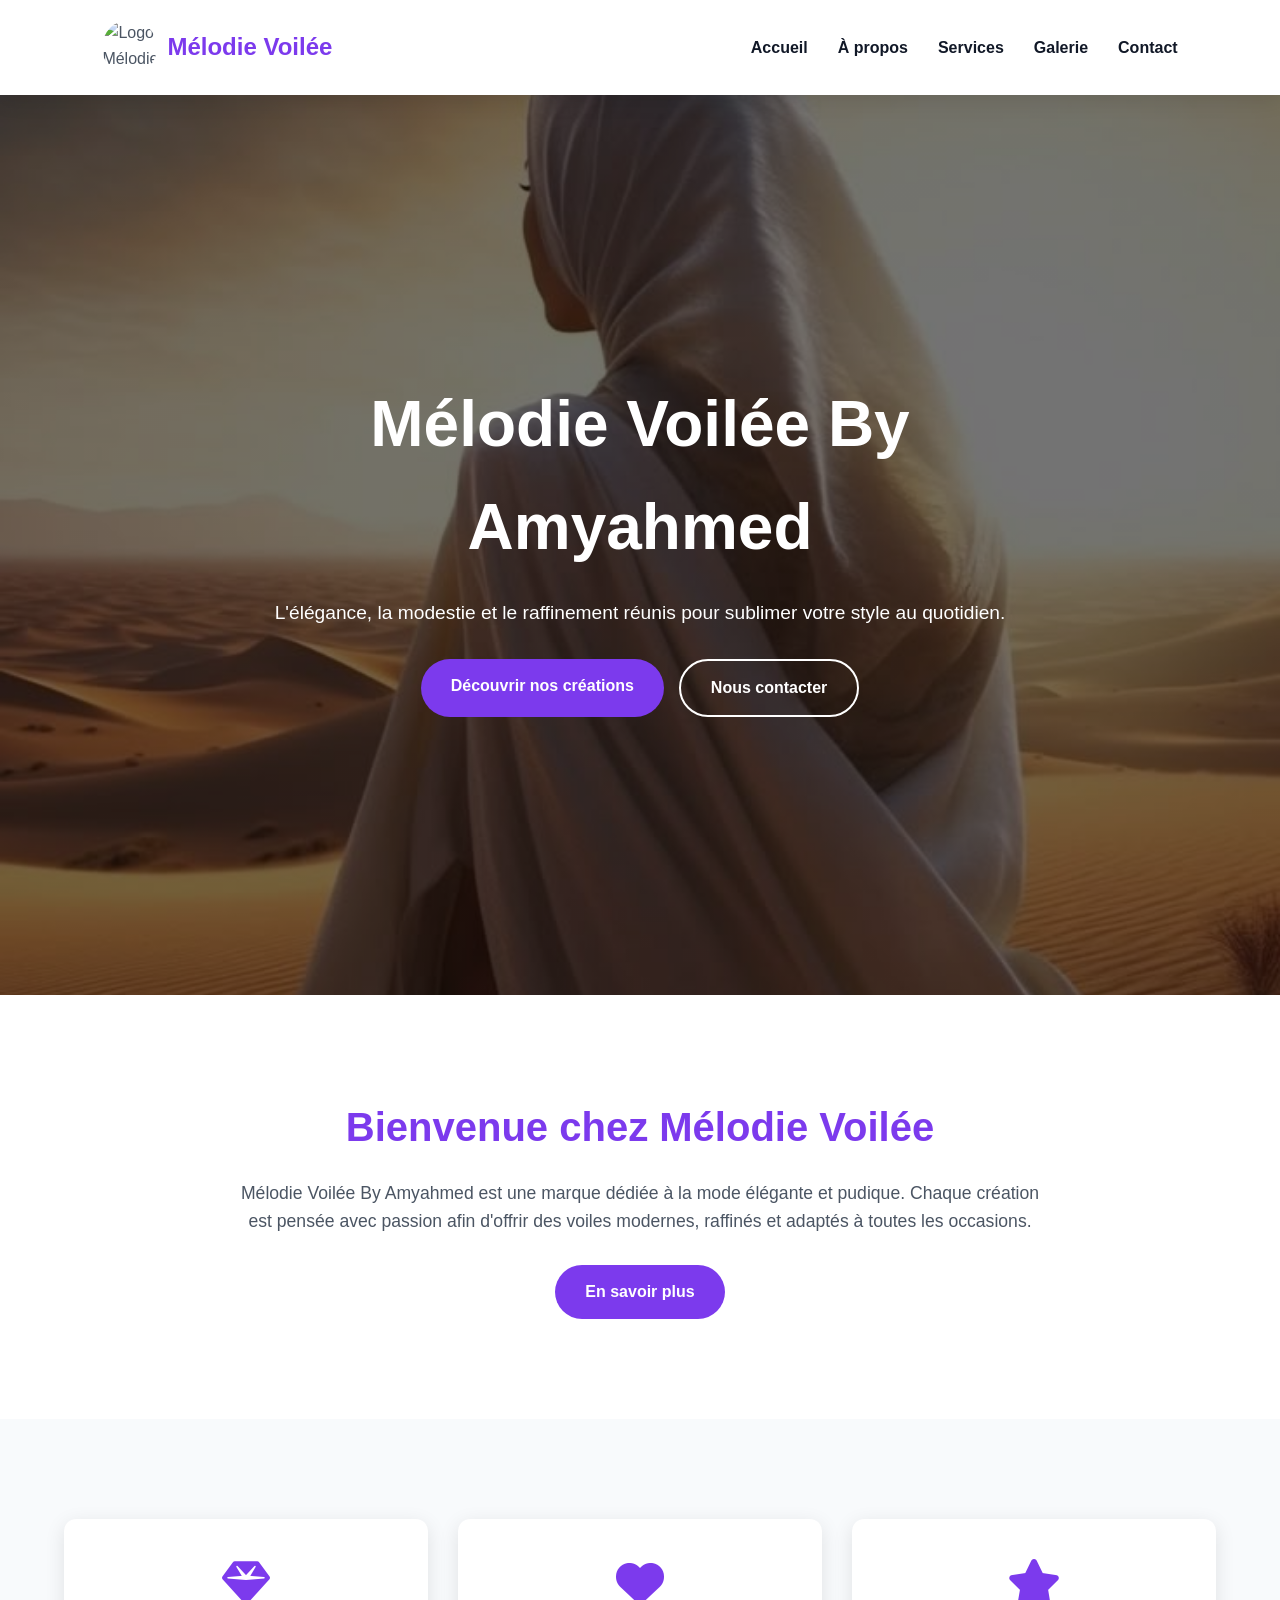
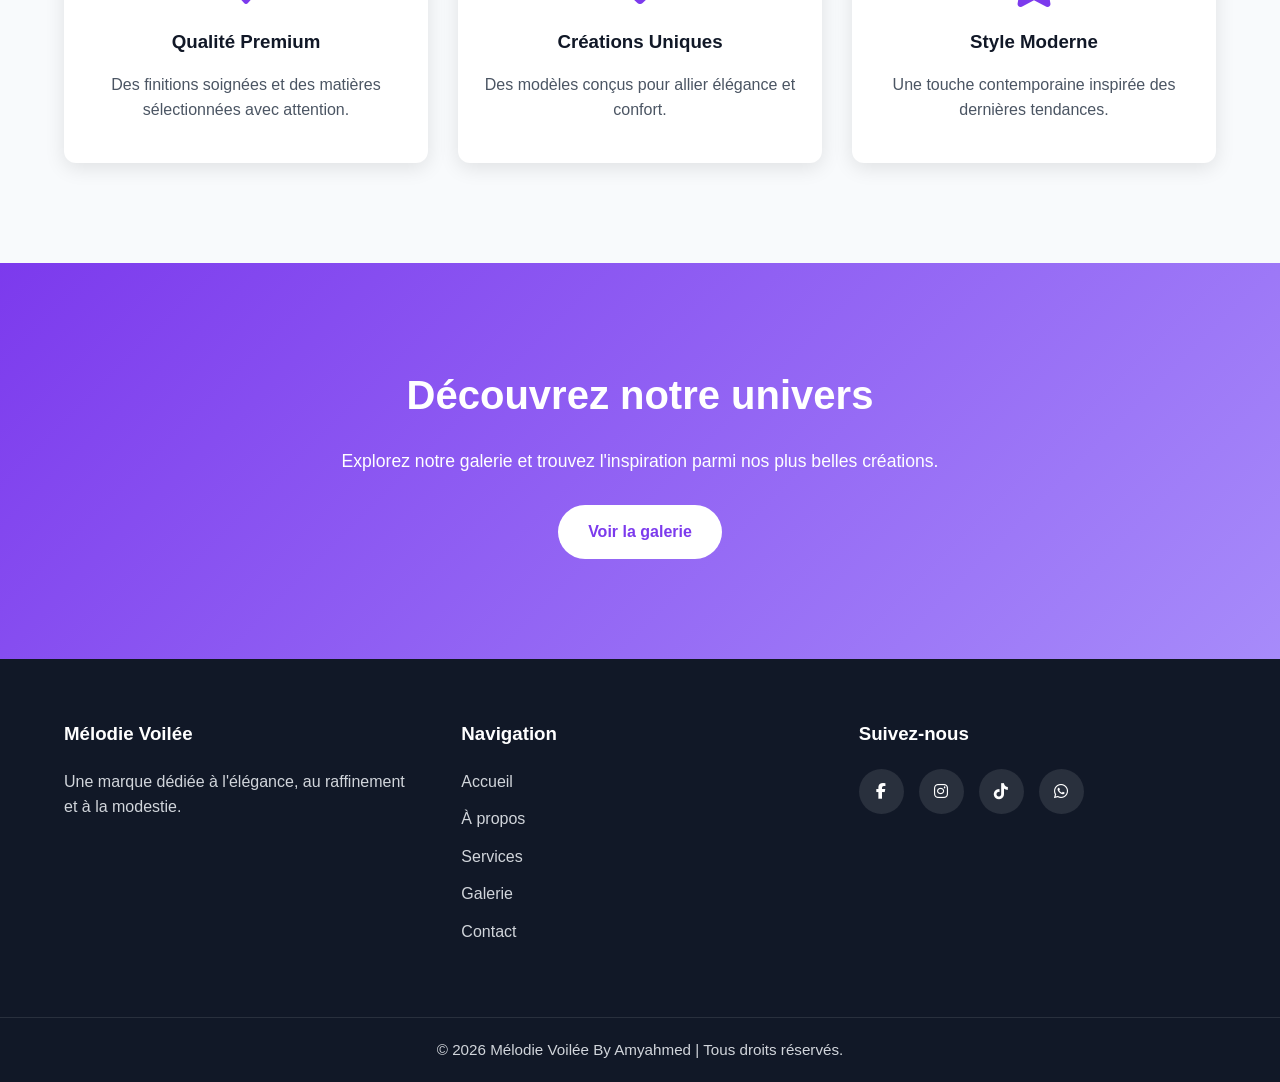
==== index.html @ 8e660194 "first commit" ====
<!DOCTYPE html>
<html lang="fr">

<head>
    <meta charset="UTF-8">
    <meta name="viewport" content="width=device-width, initial-scale=1.0">

    <title>Mélodie Voilée By Amyahmed</title>

    <link rel="stylesheet" href="css/style.css">

    <link rel="stylesheet"
        href="https://cdnjs.cloudflare.com/ajax/libs/font-awesome/6.5.1/css/all.min.css">
</head>

<body>

    <!-- Navigation -->

    <header>
        <nav class="navbar">

            <div class="logo">
                <img src="images/logo.png" alt="Logo Mélodie Voilée">
                <h2>Mélodie Voilée</h2>
            </div>

            <ul class="nav-links">
                <li><a href="index.html">Accueil</a></li>
                <li><a href="pages/a-propos.html">À propos</a></li>
                <li><a href="pages/service.html">Services</a></li>
                <li><a href="pages/galerie.html">Galerie</a></li>
                <li><a href="pages/contact.html">Contact</a></li>
            </ul>

        </nav>
    </header>
  
    <!-- Hero -->

    <section class="hero">

        <div class="hero-content">

            <h1>Mélodie Voilée By Amyahmed</h1>

            <p>
                L'élégance, la modestie et le raffinement réunis
                pour sublimer votre style au quotidien.
            </p>

            <div class="hero-buttons">
                <a href="pages/galerie.html" class="btn">
                    Découvrir nos créations
                </a>

                <a href="pages/contact.html" class="btn btn-outline">
                    Nous contacter
                </a>
            </div>

        </div>

    </section>

    <!-- Présentation -->

    <section class="presentation">

        <div class="container">

            <div class="presentation-text">

                <h2>Bienvenue chez Mélodie Voilée</h2>

                <p>
                    Mélodie Voilée By Amyahmed est une marque dédiée à la
                    mode élégante et pudique. Chaque création est pensée
                    avec passion afin d'offrir des voiles modernes,
                    raffinés et adaptés à toutes les occasions.
                </p>
                <a href="pages/apropos.html" class="btn">
                    En savoir plus
                </a>
            </div>
        </div>
    </section>

    <!-- Aperçu rapide -->

    <section class="features">
        <div class="container">
            <div class="feature-card">
                <i class="fas fa-gem"></i>
                <h3>Qualité Premium</h3>
                <p>Des finitions soignées et des matières sélectionnées avec attention.</p>
            </div>
            <div class="feature-card">
                <i class="fas fa-heart"></i>
                <h3>Créations Uniques</h3>
                <p>Des modèles conçus pour allier élégance et confort.</p>
            </div>
            <div class="feature-card">
                <i class="fas fa-star"></i>
                <h3>Style Moderne</h3>
                <p>Une touche contemporaine inspirée des dernières tendances.</p>
            </div>
        </div>
    </section>
    <!-- Appel à l'action -->
    <section class="cta">
        <div class="container">
            <h2>Découvrez notre univers</h2>
            <p>
                Explorez notre galerie et trouvez l'inspiration parmi
                nos plus belles créations.
            </p>

            <a href="pages/galerie.html" class="btn">
                Voir la galerie
            </a>
        </div>
    </section>
    <!-- Footer professionnel -->
    <footer>
        <div class="footer-container">
            <div class="footer-col">
                <h3>Mélodie Voilée</h3>
                <p>
                    Une marque dédiée à l'élégance,
                    au raffinement et à la modestie.
                </p>
            </div>
            <div class="footer-col">
                <h3>Navigation</h3>
                <ul>
                    <li><a href="index.html">Accueil</a></li>
                    <li><a href="pages/apropos.html">À propos</a></li>
                    <li><a href="pages/services.html">Services</a></li>
                    <li><a href="pages/galerie.html">Galerie</a></li>
                    <li><a href="pages/contact.html">Contact</a></li>
                </ul>
            </div>
            <div class="footer-col">
                <h3>Suivez-nous</h3>
                <div class="social-icons">
                    <a href="#"><i class="fab fa-facebook-f"></i></a>
                    <a href="#"><i class="fab fa-instagram"></i></a>
                    <a href="#"><i class="fab fa-tiktok"></i></a>
                    <a href="#"><i class="fab fa-whatsapp"></i></a>
                </div>
            </div>
        </div>
        <div class="footer-bottom">
            <p>
                © 2026 Mélodie Voilée By Amyahmed | Tous droits réservés.
            </p>
        </div>
    </footer>
</body>
</html>
---- css/style.css ----
/* ==========================
   VARIABLES CSS
========================== */

:root{
    --primary-color:#7c3aed;
    --secondary-color:#a78bfa;
    --dark-color:#111827;
    --light-color:#f8fafc;
    --white:#ffffff;
    --text-color:#4b5563;
    --shadow:0 5px 20px rgba(0,0,0,0.1);
    --radius:12px;
    --transition:0.3s ease;
}

/* ==========================
   RESET
========================== */

*{
    margin:0;
    padding:0;
    box-sizing:border-box;
    font-family:'Segoe UI',sans-serif;
}

html{
    scroll-behavior:smooth;
}

body{
    background:var(--light-color);
    color:var(--text-color);
    line-height:1.6;
}

img{
    max-width:100%;
    display:block;
}

a{
    text-decoration:none;
}

ul{
    list-style:none;
}

.container{
    width:90%;
    max-width:1200px;
    margin:auto;
}

/* ==========================
   NAVBAR
========================== */

.navbar{
    display:flex;
    justify-content:space-between;
    align-items:center;
    padding:20px 8%;
    background:var(--white);
    box-shadow:var(--shadow);
    position:sticky;
    top:0;
    z-index:1000;
}

.logo{
    display:flex;
    align-items:center;
    gap:10px;
}

.logo img{
    width:55px;
    height:55px;
    border-radius:50%;
    object-fit:cover;
}

.logo h2{
    color:var(--primary-color);
    font-size:1.5rem;
}

.nav-links{
    display:flex;
    gap:30px;
}

.nav-links a{
    color:var(--dark-color);
    font-weight:600;
    transition:var(--transition);
}

.nav-links a:hover{
    color:var(--primary-color);
}

/* ==========================
   HERO SECTION
========================== */

.hero{
    height:100vh;
    display:flex;
    justify-content:center;
    align-items:center;
    text-align:center;

    background:
    linear-gradient(
        rgba(0,0,0,0.55),
        rgba(0,0,0,0.55)
    ),
    url("../images/hero.jfif");

    background-size:cover;
    background-position:center;
}

.hero-content{
    max-width:800px;
    padding:20px;
}

.hero-content h1{
    color:white;
    font-size:4rem;
    margin-bottom:20px;
}

.hero-content p{
    color:white;
    font-size:1.2rem;
    margin-bottom:30px;
}

.hero-buttons{
    display:flex;
    justify-content:center;
    gap:15px;
    flex-wrap:wrap;
}

/* ==========================
   BOUTONS
========================== */

.btn{
    display:inline-block;
    padding:14px 30px;
    border-radius:50px;
    background:var(--primary-color);
    color:white;
    font-weight:600;
    transition:var(--transition);
}

.btn:hover{
    background:var(--secondary-color);
    transform:translateY(-3px);
}

.btn-outline{
    background:transparent;
    border:2px solid white;
}

.btn-outline:hover{
    background:white;
    color:var(--primary-color);
}

/* ==========================
   PRESENTATION
========================== */

.presentation{
    padding:100px 0;
    background:white;
}

.presentation-text{
    text-align:center;
    max-width:800px;
    margin:auto;
}

.presentation-text h2{
    font-size:2.5rem;
    color:var(--primary-color);
    margin-bottom:20px;
}

.presentation-text p{
    margin-bottom:30px;
    font-size:1.1rem;
}

/* ==========================
   FEATURES
========================== */

.features{
    padding:100px 0;
}

.features .container{
    display:grid;
    grid-template-columns:repeat(auto-fit,minmax(280px,1fr));
    gap:30px;
}

.feature-card{
    background:white;
    text-align:center;
    padding:40px 25px;
    border-radius:var(--radius);
    box-shadow:var(--shadow);
    transition:var(--transition);
}

.feature-card:hover{
    transform:translateY(-10px);
}

.feature-card i{
    font-size:3rem;
    color:var(--primary-color);
    margin-bottom:20px;
}

.feature-card h3{
    margin-bottom:15px;
    color:var(--dark-color);
}

.feature-card p{
    color:var(--text-color);
}

/* ==========================
   CTA
========================== */

.cta{
    background:linear-gradient(
        135deg,
        var(--primary-color),
        var(--secondary-color)
    );

    color:white;
    text-align:center;
    padding:100px 20px;
}

.cta h2{
    font-size:2.5rem;
    margin-bottom:20px;
}

.cta p{
    margin-bottom:30px;
    font-size:1.1rem;
}

.cta .btn{
    background:white;
    color:var(--primary-color);
}

.cta .btn:hover{
    background:var(--light-color);
}

/* ==========================
   FOOTER
========================== */

footer{
    background:var(--dark-color);
    color:white;
}

.footer-container{
    width:90%;
    max-width:1200px;
    margin:auto;

    display:grid;
    grid-template-columns:repeat(auto-fit,minmax(250px,1fr));
    gap:40px;

    padding:60px 0;
}

.footer-col h3{
    margin-bottom:20px;
    color:white;
}

.footer-col p{
    color:#d1d5db;
}

.footer-col ul li{
    margin-bottom:12px;
}

.footer-col ul li a{
    color:#d1d5db;
    transition:var(--transition);
}

.footer-col ul li a:hover{
    color:var(--secondary-color);
}

.social-icons{
    display:flex;
    gap:15px;
}

.social-icons a{
    width:45px;
    height:45px;

    display:flex;
    justify-content:center;
    align-items:center;

    background:rgba(255,255,255,0.1);
    color:white;

    border-radius:50%;
    transition:var(--transition);
}

.social-icons a:hover{
    background:var(--primary-color);
    transform:translateY(-5px);
}

.footer-bottom{
    text-align:center;
    padding:20px;
    border-top:1px solid rgba(255,255,255,0.1);
}

.footer-bottom p{
    color:#d1d5db;
    font-size:0.95rem;
}

/* ==========================
   RESPONSIVE
========================== */

@media(max-width:900px){

    .navbar{
        flex-direction:column;
        gap:20px;
    }

    .nav-links{
        gap:20px;
        flex-wrap:wrap;
        justify-content:center;
    }

    .hero-content h1{
        font-size:3rem;
    }
}

@media(max-width:768px){

    .hero-content h1{
        font-size:2.3rem;
    }

    .hero-content p{
        font-size:1rem;
    }

    .hero-buttons{
        flex-direction:column;
        align-items:center;
    }

    .presentation-text h2,
    .cta h2{
        font-size:2rem;
    }
}

@media(max-width:480px){

    .nav-links{
        flex-direction:column;
        text-align:center;
        gap:15px;
    }

    .logo h2{
        font-size:1.2rem;
    }

    .hero-content h1{
        font-size:2rem;
    }
}
/* ==========================
   PAGE A PROPOS
========================== */

.page-banner{
    height:50vh;
    display:flex;
    justify-content:center;
    align-items:center;
    text-align:center;

    background:
    linear-gradient(
        rgba(0,0,0,0.6),
        rgba(0,0,0,0.6)
    ),
    url("../images/banner.jpg");

    background-size:cover;
    background-position:center;

    color:white;
}

.banner-content h1{
    font-size:3rem;
    margin-bottom:15px;
}

.about-section{
    padding:100px 0;
    background:white;
}

.about-content{
    display:grid;
    grid-template-columns:1fr 1fr;
    gap:50px;
    align-items:center;
}

.about-text h2{
    color:var(--primary-color);
    margin-bottom:20px;
}

.about-text p{
    margin-bottom:15px;
    line-height:1.8;
}

.about-image img{
    border-radius:15px;
    box-shadow:var(--shadow);
}

.values{
    padding:100px 0;
}

.values h2{
    text-align:center;
    margin-bottom:50px;
    color:var(--primary-color);
}

.values-grid{
    display:grid;
    grid-template-columns:repeat(auto-fit,minmax(250px,1fr));
    gap:30px;
}

.value-card{
    background:white;
    text-align:center;
    padding:35px;
    border-radius:15px;
    box-shadow:var(--shadow);
}

.value-card i{
    font-size:3rem;
    color:var(--primary-color);
    margin-bottom:20px;
}

.mission{
    background:white;
    padding:100px 20px;
    text-align:center;
}

.mission h2{
    color:var(--primary-color);
    margin-bottom:20px;
}

.mission p{
    max-width:800px;
    margin:auto;
    line-height:1.8;
}

@media(max-width:768px){

    .about-content{
        grid-template-columns:1fr;
    }

    .banner-content h1{
        font-size:2rem;
    }
}
/* ==========================
   PAGE SERVICES
========================== */

.services-intro{
    padding:80px 20px;
    text-align:center;
    background:white;
}

.services-intro h2{
    color:var(--primary-color);
    margin-bottom:20px;
}

.services-intro p{
    max-width:700px;
    margin:auto;
}

.services-page{
    padding:100px 0;
}

.services-grid{
    display:grid;
    grid-template-columns:repeat(auto-fit,minmax(280px,1fr));
    gap:30px;
}

.service-box{
    background:white;
    padding:35px;
    text-align:center;
    border-radius:15px;
    box-shadow:var(--shadow);
    transition:0.3s;
}

.service-box:hover{
    transform:translateY(-10px);
}

.service-box i{
    font-size:3rem;
    color:var(--primary-color);
    margin-bottom:20px;
}

.service-box h3{
    margin-bottom:15px;
    color:var(--dark-color);
}

.process{
    background:white;
    padding:100px 0;
}

.process h2{
    text-align:center;
    margin-bottom:50px;
    color:var(--primary-color);
}

.process-grid{
    display:grid;
    grid-template-columns:repeat(auto-fit,minmax(220px,1fr));
    gap:25px;
}

.step{
    text-align:center;
    padding:30px;
}

.step span{
    width:70px;
    height:70px;

    display:flex;
    justify-content:center;
    align-items:center;

    margin:auto auto 20px;

    border-radius:50%;
    background:var(--primary-color);

    color:white;
    font-size:1.5rem;
    font-weight:bold;
}

.step h3{
    margin-bottom:10px;
    color:var(--dark-color);
}
/* ==========================
   PAGE GALERIE
========================== */

.gallery-intro{
    padding:80px 20px;
    background:white;
    text-align:center;
}

.gallery-intro h2{
    color:var(--primary-color);
    margin-bottom:20px;
}

.gallery-intro p{
    max-width:700px;
    margin:auto;
}

.gallery-page{
    padding:100px 0;
}

.gallery-grid-page{
    display:grid;
    grid-template-columns:repeat(auto-fit,minmax(280px,1fr));
    gap:25px;
}

.gallery-item{
    overflow:hidden;
    border-radius:15px;
    box-shadow:var(--shadow);
}

.gallery-item img{
    width:100%;
    height:380px;
    object-fit:cover;
    transition:0.5s;
}

.gallery-item:hover img{
    transform:scale(1.1);
}

.gallery-stats{
    padding:100px 0;
    background:white;
}

.stats-grid{
    display:grid;
    grid-template-columns:repeat(auto-fit,minmax(250px,1fr));
    gap:25px;
}

.stat-box{
    background:var(--primary-color);
    color:white;
    text-align:center;
    padding:40px 20px;
    border-radius:15px;
}

.stat-box h3{
    font-size:2.5rem;
    margin-bottom:10px;
}

.stat-box p{
    font-size:1rem;
}

@media(max-width:768px){

    .gallery-grid-page{
        grid-template-columns:1fr;
    }

    .gallery-item img{
        height:300px;
    }

    .stat-box h3{
        font-size:2rem;
    }
}
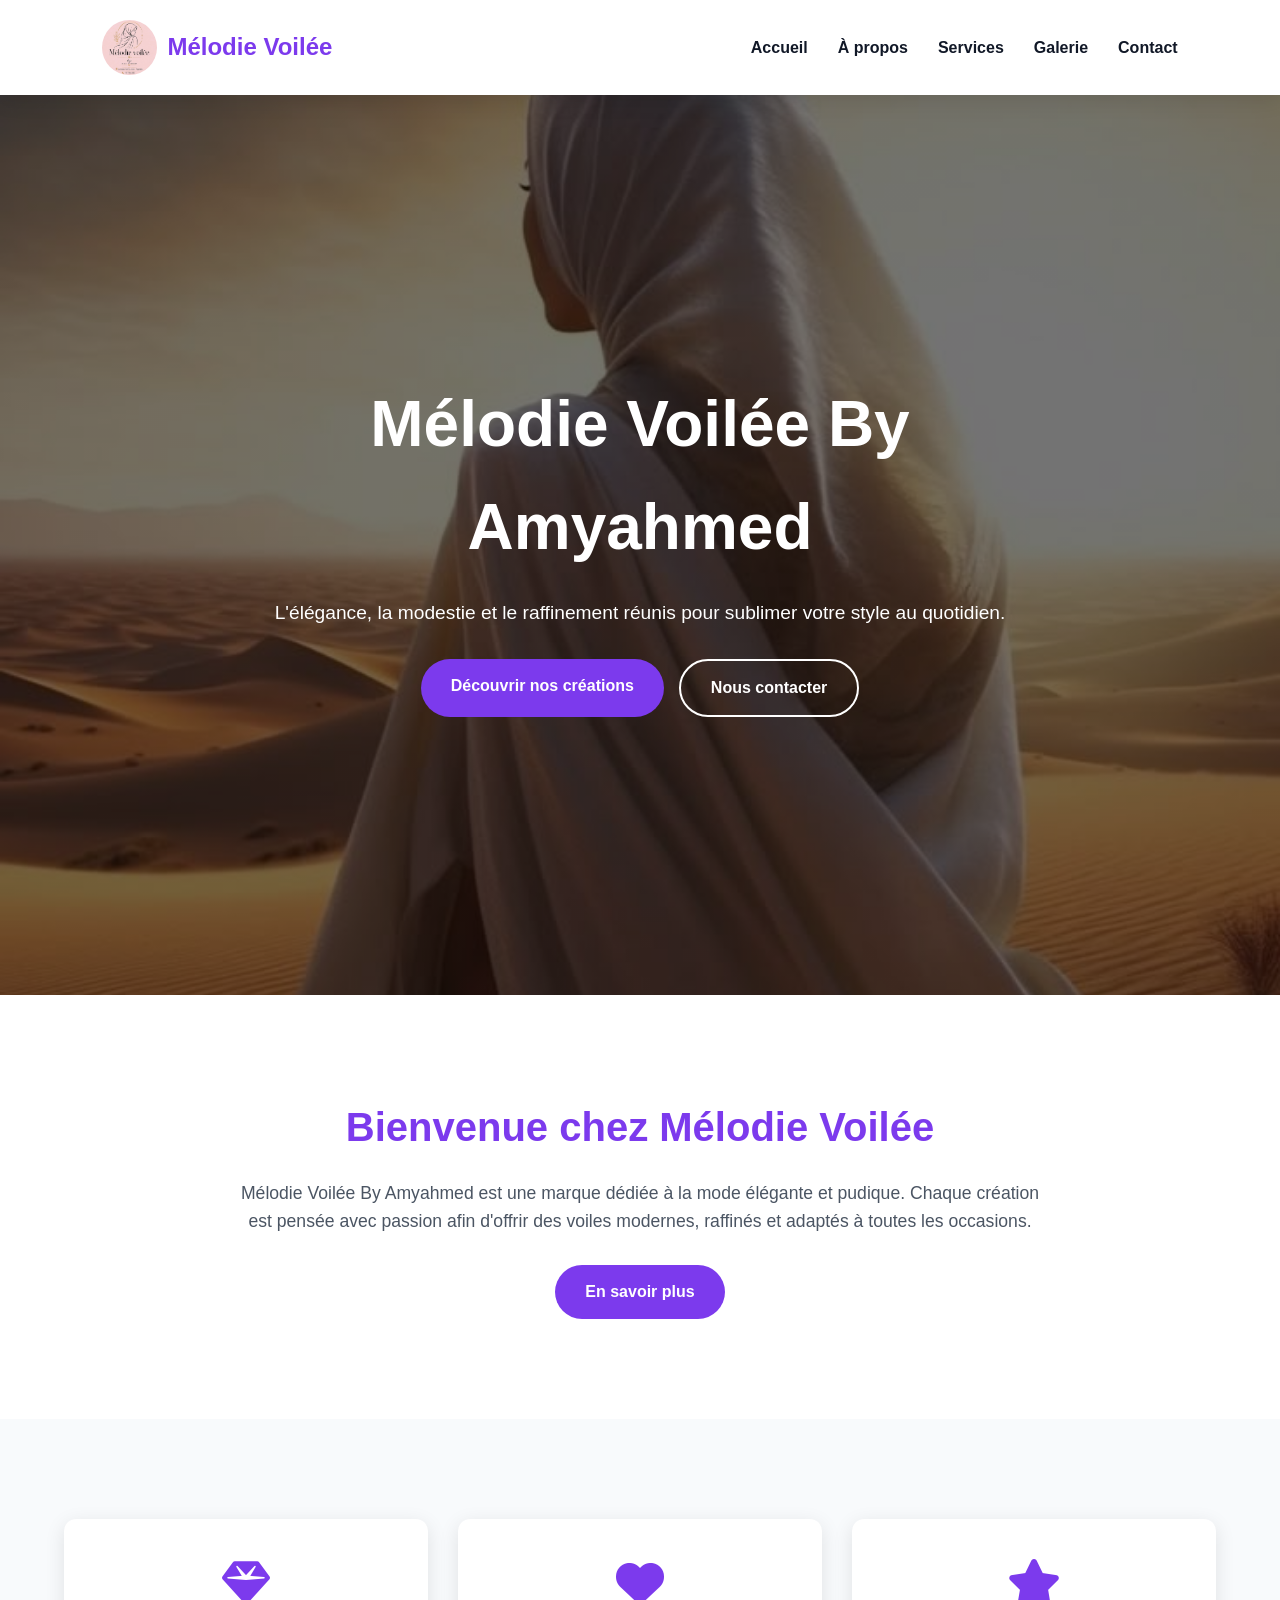
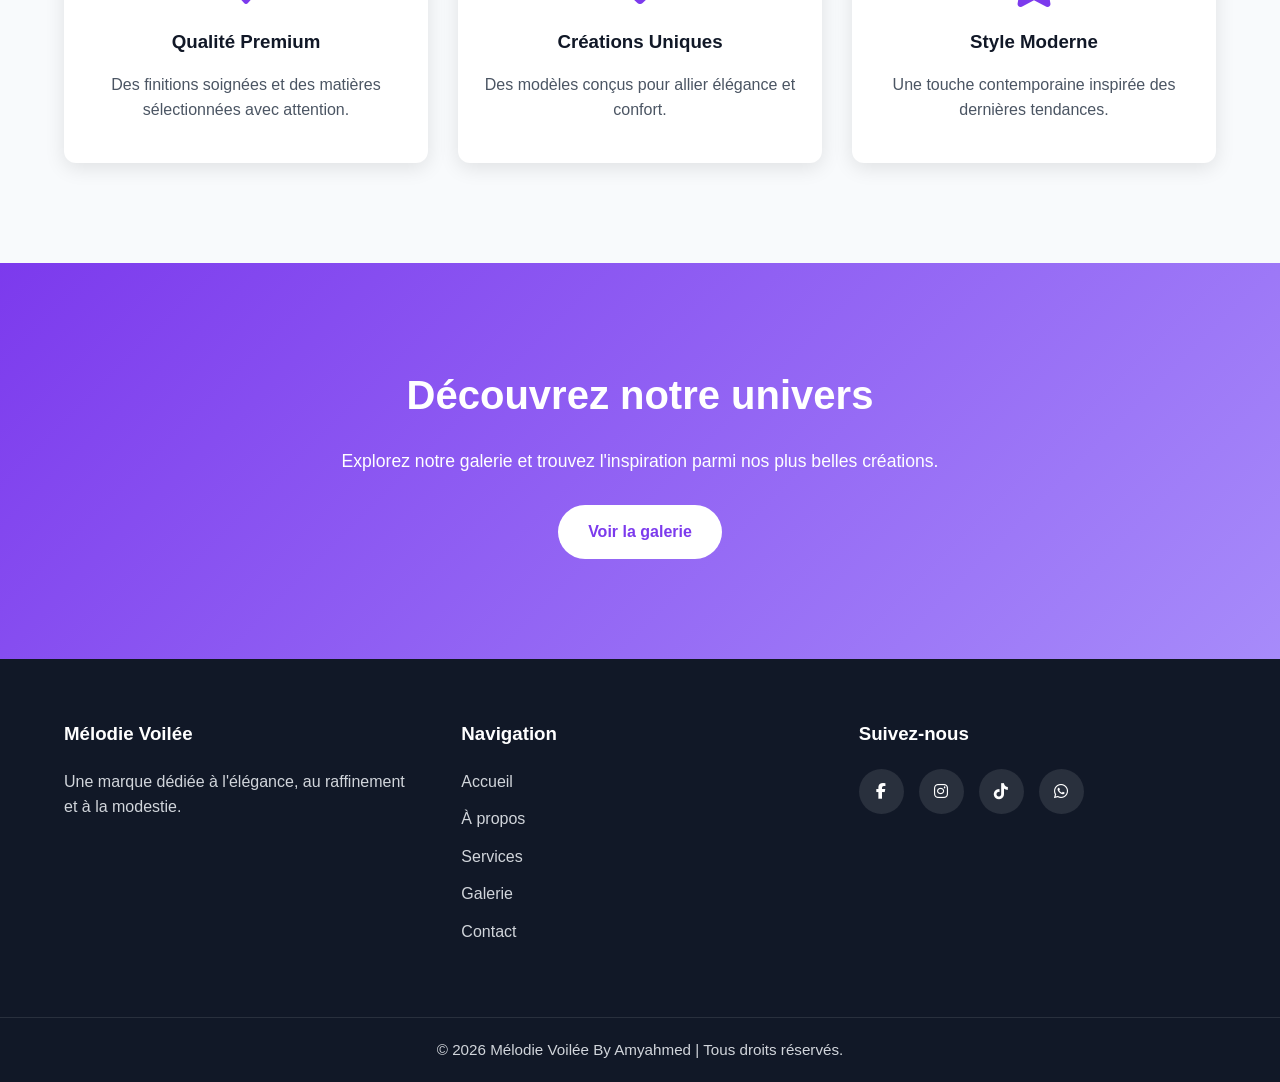
==== commit 615a343d: "Ajout favicon" ====
--- a/index.html
+++ b/index.html
@@ -11,6 +11,7 @@
 
     <link rel="stylesheet"
         href="https://cdnjs.cloudflare.com/ajax/libs/font-awesome/6.5.1/css/all.min.css">
+         <link rel="shortcut icon" href="../images/melodie voilee.jpeg" type="image/x-icon">
 </head>
 
 <body>
@@ -21,7 +22,7 @@
         <nav class="navbar">
 
             <div class="logo">
-                <img src="images/logo.png" alt="Logo Mélodie Voilée">
+                <img src="images/melodie voilee.jpeg" alt="Logo Mélodie Voilée">
                 <h2>Mélodie Voilée</h2>
             </div>
 
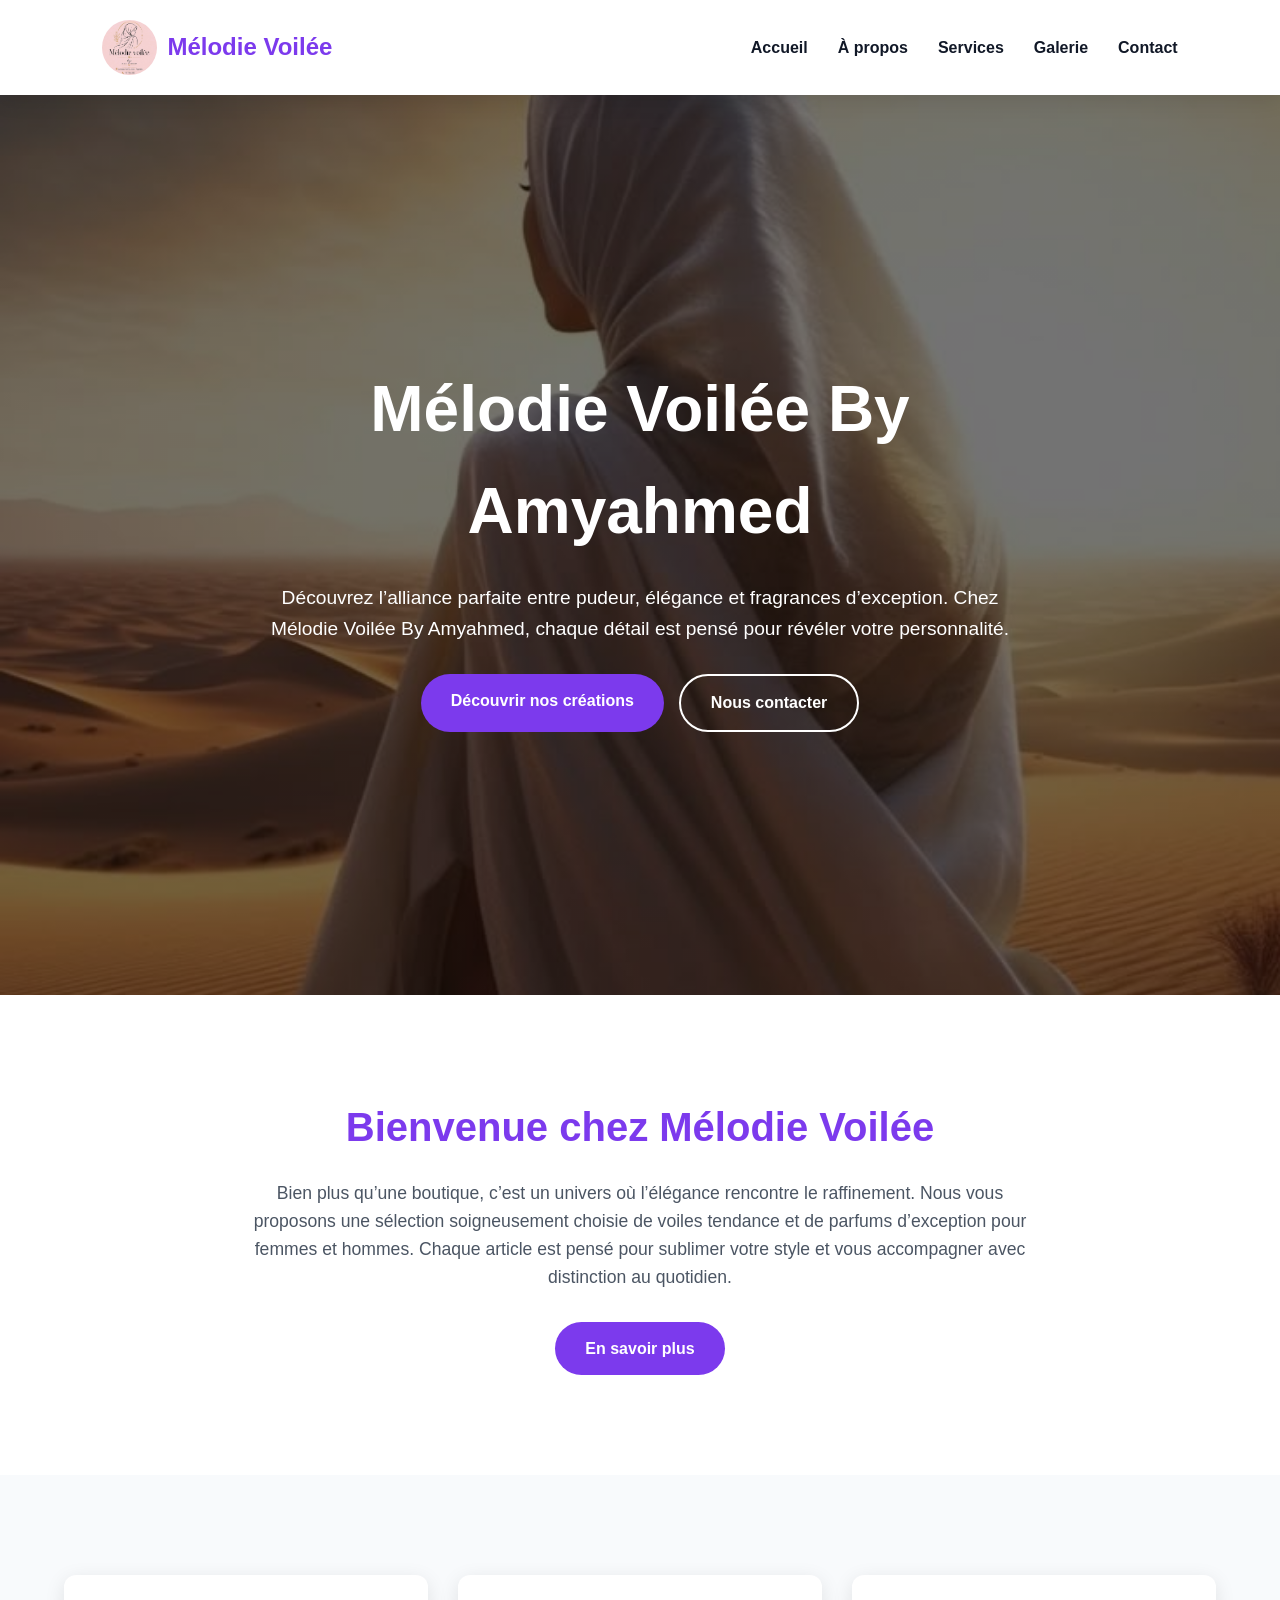
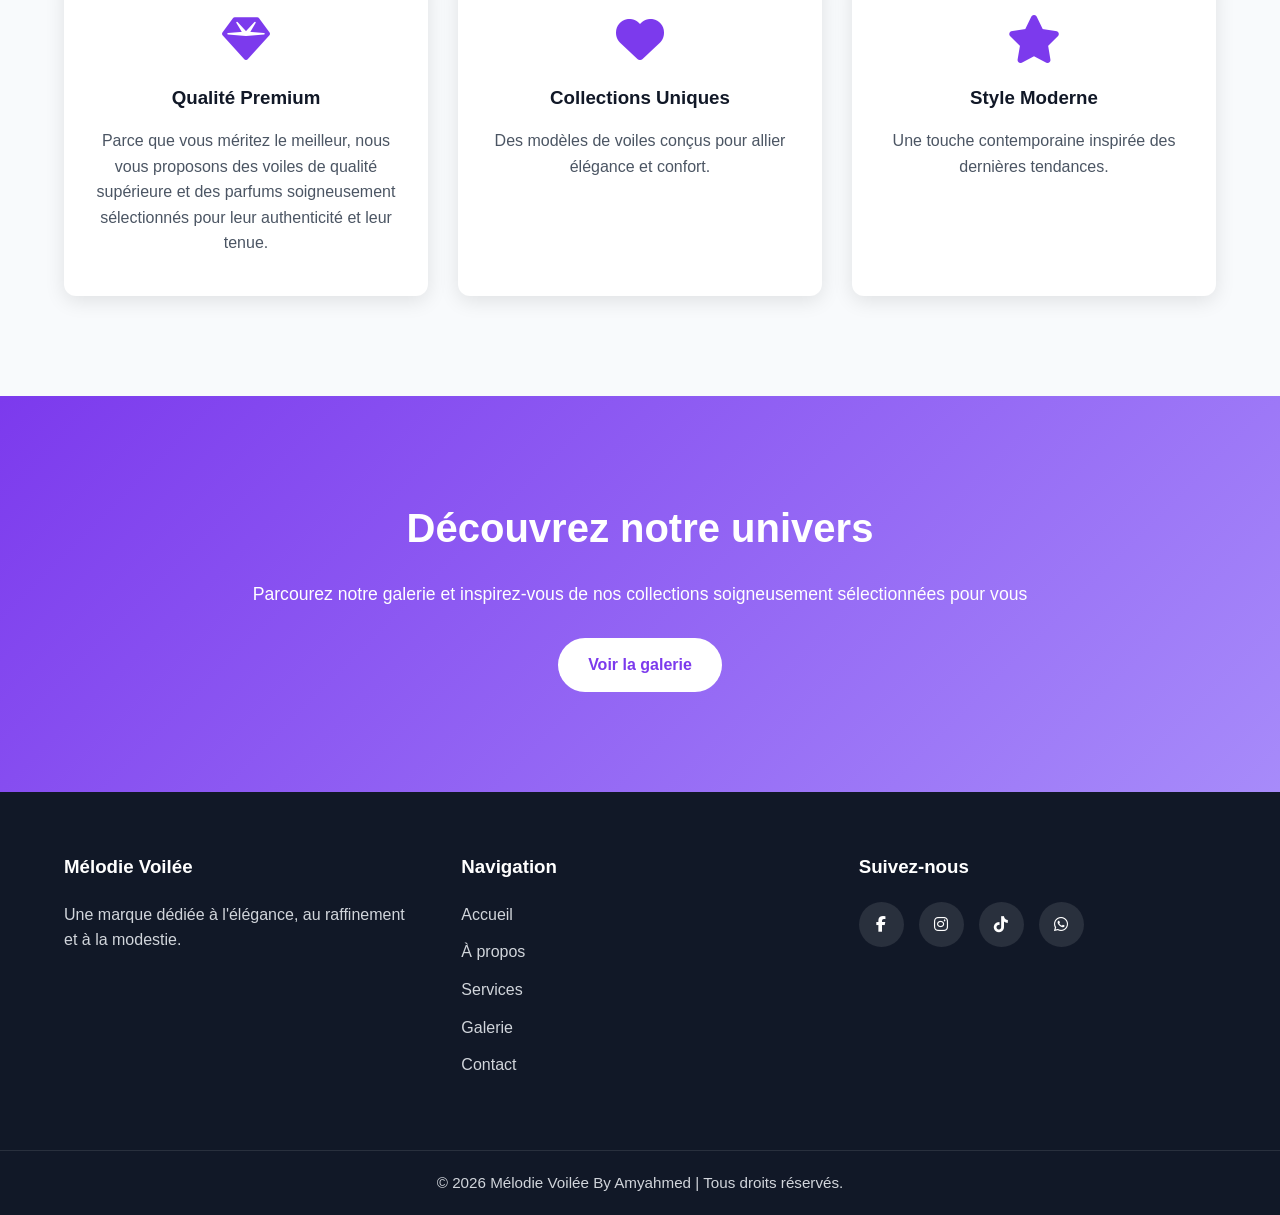
==== commit d9f07131: "correction du lien vers la page a-propos et changement de quelques éléments" ====
--- a/index.html
+++ b/index.html
@@ -46,8 +46,8 @@
             <h1>Mélodie Voilée By Amyahmed</h1>
 
             <p>
-                L'élégance, la modestie et le raffinement réunis
-                pour sublimer votre style au quotidien.
+            Découvrez l’alliance parfaite entre pudeur, élégance et fragrances d’exception. Chez Mélodie Voilée By Amyahmed, chaque détail est pensé pour révéler votre personnalité.
+
             </p>
 
             <div class="hero-buttons">
@@ -75,14 +75,10 @@
                 <h2>Bienvenue chez Mélodie Voilée</h2>
 
                 <p>
-                    Mélodie Voilée By Amyahmed est une marque dédiée à la
-                    mode élégante et pudique. Chaque création est pensée
-                    avec passion afin d'offrir des voiles modernes,
-                    raffinés et adaptés à toutes les occasions.
+                    Bien plus qu’une boutique, c’est un univers où l’élégance rencontre le raffinement. Nous vous proposons une sélection soigneusement choisie de voiles tendance et de parfums d’exception pour femmes et hommes. Chaque article est pensé pour sublimer votre style et vous accompagner avec distinction au quotidien.
+
                 </p>
-                <a href="pages/apropos.html" class="btn">
-                    En savoir plus
-                </a>
+<a href="pages/a-propos.html" class="btn">En savoir plus</a>
             </div>
         </div>
     </section>
@@ -94,12 +90,12 @@
             <div class="feature-card">
                 <i class="fas fa-gem"></i>
                 <h3>Qualité Premium</h3>
-                <p>Des finitions soignées et des matières sélectionnées avec attention.</p>
+                <p>Parce que vous méritez le meilleur, nous vous proposons des voiles de qualité supérieure et des parfums soigneusement sélectionnés pour leur authenticité et leur tenue.</p>
             </div>
             <div class="feature-card">
                 <i class="fas fa-heart"></i>
-                <h3>Créations Uniques</h3>
-                <p>Des modèles conçus pour allier élégance et confort.</p>
+                <h3>Collections Uniques</h3>
+                <p>Des modèles de voiles conçus pour allier élégance et confort.</p>
             </div>
             <div class="feature-card">
                 <i class="fas fa-star"></i>
@@ -113,8 +109,7 @@
         <div class="container">
             <h2>Découvrez notre univers</h2>
             <p>
-                Explorez notre galerie et trouvez l'inspiration parmi
-                nos plus belles créations.
+                Parcourez notre galerie et inspirez-vous de nos collections soigneusement sélectionnées pour vous
             </p>
 
             <a href="pages/galerie.html" class="btn">
